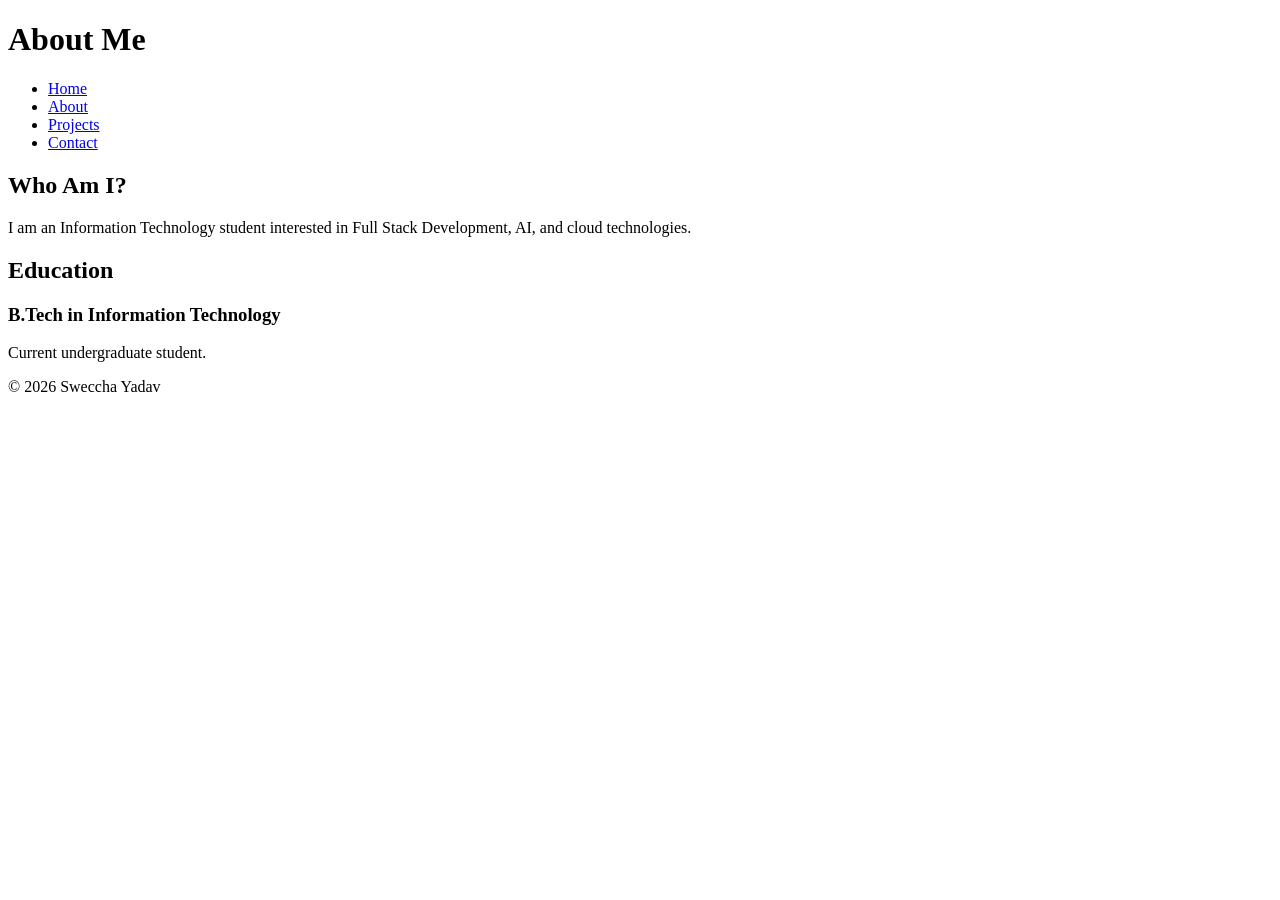
==== Task-01/home.html @ 61b6b90b "Day 1: Set up CSS architecture and global styles" ====
<!DOCTYPE html>
<html lang="en">

<head>

<meta charset="UTF-8">

<meta name="viewport"
content="width=device-width, initial-scale=1.0">

<title>About | Sweccha Yadav</title>

<meta name="description"
content="Learn more about Sweccha Yadav, Full Stack Developer.">

<link rel="stylesheet" href="css/style.css">

</head>

<body>

<header>

<h1>About Me</h1>

<nav aria-label="Primary Navigation">

<ul>

<li><a href="index.html">Home</a></li>

<li><a href="about.html" aria-current="page">About</a></li>

<li><a href="projects.html">Projects</a></li>

<li><a href="contact.html">Contact</a></li>

</ul>

</nav>

</header>

<main>

<section aria-labelledby="about-heading">

<h2 id="about-heading">
Who Am I?
</h2>

<p>
I am an Information Technology student interested in Full Stack Development, AI, and cloud technologies.
</p>

</section>

<section aria-labelledby="education">

<h2 id="education">
Education
</h2>

<article>

<h3>B.Tech in Information Technology</h3>

<p>
Current undergraduate student.
</p>

</article>

</section>

</main>

<footer>

<p>© 2026 Sweccha Yadav</p>

</footer>

</body>

</html>
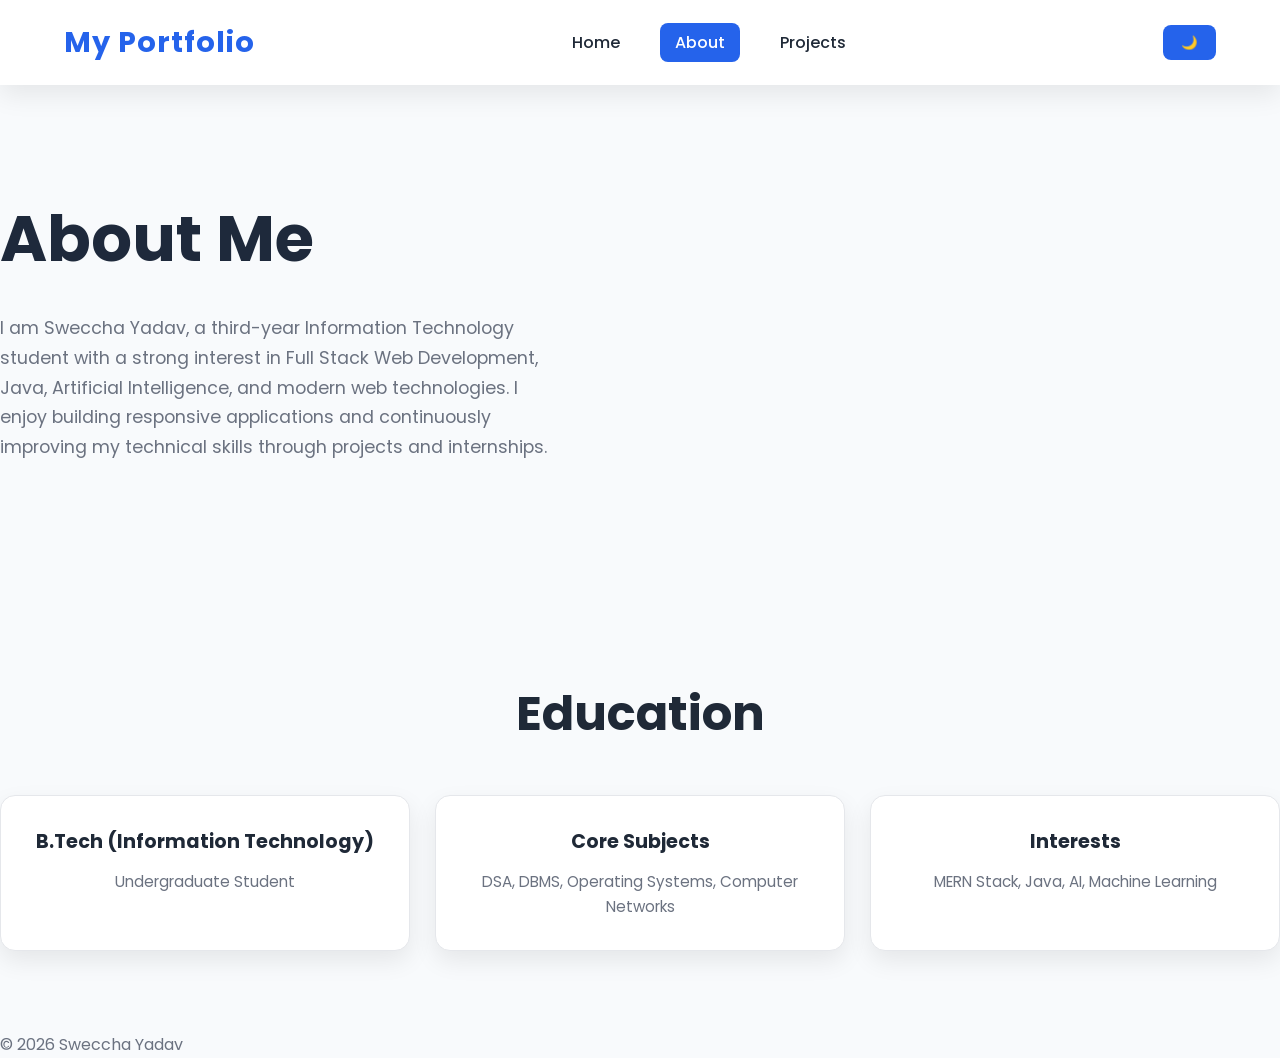
==== commit 5ce10f49: "Complete Task-01 Advanced CSS3 responsive portfolio" ====
--- a/Task-01/home.html
+++ b/Task-01/home.html
@@ -13,7 +13,7 @@
 <meta name="description"
 content="Learn more about Sweccha Yadav, Full Stack Developer.">
 
-<link rel="stylesheet" href="css/style.css">
+<link rel="stylesheet" href="style.css">
 
 </head>
 
@@ -21,55 +21,87 @@
 
 <header>
 
-<h1>About Me</h1>
+    <div class="container">
 
-<nav aria-label="Primary Navigation">
+        <div class="logo">
+            My Portfolio
+        </div>
 
-<ul>
+        <nav>
 
-<li><a href="index.html">Home</a></li>
+            <ul>
 
-<li><a href="about.html" aria-current="page">About</a></li>
+                <li><a href="index.html">Home</a></li>
 
-<li><a href="projects.html">Projects</a></li>
+                <li><a href="home.html" class="active">About</a></li>
 
-<li><a href="contact.html">Contact</a></li>
+                <li><a href="project.html">Projects</a></li>
 
-</ul>
+            </ul>
 
-</nav>
+        </nav>
+
+        <button class="theme-btn" id="theme-btn">
+            🌙
+        </button>
+
+    </div>
 
 </header>
 
-<main>
+<main id="main-content">
 
-<section aria-labelledby="about-heading">
+<section class="hero">
 
-<h2 id="about-heading">
-Who Am I?
-</h2>
+    <div class="hero-text">
 
-<p>
-I am an Information Technology student interested in Full Stack Development, AI, and cloud technologies.
-</p>
+        <h1>About Me</h1>
+
+        <p>
+            I am Sweccha Yadav, a third-year Information Technology student with a strong interest in Full Stack Web Development, Java, Artificial Intelligence, and modern web technologies. I enjoy building responsive applications and continuously improving my technical skills through projects and internships.
+        </p>
+
+    </div>
 
 </section>
 
-<section aria-labelledby="education">
+<section class="skills-section">
 
-<h2 id="education">
-Education
-</h2>
+    <h2>Education</h2>
 
-<article>
+    <div class="skills-grid">
 
-<h3>B.Tech in Information Technology</h3>
+        <div class="skill-card">
 
-<p>
-Current undergraduate student.
-</p>
+            <h3>B.Tech (Information Technology)</h3>
 
-</article>
+            <p>
+                Undergraduate Student
+            </p>
+
+        </div>
+
+        <div class="skill-card">
+
+            <h3>Core Subjects</h3>
+
+            <p>
+                DSA, DBMS, Operating Systems, Computer Networks
+            </p>
+
+        </div>
+
+        <div class="skill-card">
+
+            <h3>Interests</h3>
+
+            <p>
+                MERN Stack, Java, AI, Machine Learning
+            </p>
+
+        </div>
+
+    </div>
 
 </section>
 
@@ -81,6 +113,8 @@
 
 </footer>
 
+<script src="script.js"></script>
+
 </body>
 
 </html>
--- a/Task-01/style.css
+++ b/Task-01/style.css
@@ -0,0 +1,653 @@
+/* ===============================
+   GOOGLE FONT
+================================== */
+
+@import url('https://fonts.googleapis.com/css2?family=Poppins:wght@300;400;500;600;700;800&display=swap');
+
+/* ===============================
+   CSS VARIABLES
+================================== */
+
+:root{
+    --primary:#2563eb;
+    --secondary:#1e293b;
+    --accent:#7c3aed;
+
+    --background:#f8fafc;
+    --surface:#ffffff;
+
+    --text:#1f2937;
+    --text-light:#6b7280;
+
+    --border:#e5e7eb;
+
+    --shadow:
+    0 10px 25px rgba(0,0,0,.08);
+
+    --radius:14px;
+
+    --transition:.35s ease;
+}
+
+/* Dark Theme */
+
+body.dark{
+
+    --background:#0f172a;
+
+    --surface:#1e293b;
+
+    --text:#f8fafc;
+
+    --text-light:#cbd5e1;
+
+    --border:#334155;
+}
+
+/* ===============================
+   RESET
+================================== */
+
+*{
+
+    margin:0;
+
+    padding:0;
+
+    box-sizing:border-box;
+}
+
+html{
+
+    scroll-behavior:smooth;
+}
+
+body{
+
+    font-family:'Poppins',sans-serif;
+
+    background:var(--background);
+
+    color:var(--text);
+
+    line-height:1.7;
+
+    transition:var(--transition);
+}
+
+img{
+
+    width:100%;
+
+    display:block;
+
+    object-fit:cover;
+}
+
+a{
+
+    text-decoration:none;
+
+    color:inherit;
+}
+
+ul{
+
+    list-style:none;
+}
+
+.container{
+
+    width:min(1200px,90%);
+
+    margin:auto;
+}
+
+section{
+
+    padding:80px 0;
+}
+
+h1{
+
+    font-size:clamp(2.8rem,5vw,4.5rem);
+
+    margin-bottom:20px;
+}
+
+h2{
+
+    font-size:clamp(2rem,4vw,3rem);
+
+    margin-bottom:20px;
+}
+
+p{
+
+    color:var(--text-light);
+}
+
+/* ===================================
+   HEADER
+=================================== */
+
+header{
+
+    background:var(--surface);
+
+    box-shadow:var(--shadow);
+
+    position:sticky;
+
+    top:0;
+
+    z-index:1000;
+}
+
+header .container{
+
+    display:flex;
+
+    justify-content:space-between;
+
+    align-items:center;
+
+    padding:18px 0;
+
+    flex-wrap:wrap;
+}
+
+/* Logo */
+
+.logo{
+
+    font-size:1.8rem;
+
+    font-weight:700;
+
+    color:var(--primary);
+
+    letter-spacing:1px;
+}
+
+/* Navigation */
+
+nav ul{
+
+    display:flex;
+
+    gap:25px;
+
+    align-items:center;
+}
+
+nav a{
+
+    font-weight:500;
+
+    padding:8px 15px;
+
+    border-radius:8px;
+
+    transition:var(--transition);
+}
+
+nav a:hover{
+
+    background:var(--primary);
+
+    color:white;
+}
+
+/* Active Link */
+
+nav a.active{
+
+    background:var(--primary);
+
+    color:white;
+}
+
+/* Theme Button */
+
+.theme-btn{
+
+    cursor:pointer;
+
+    border:none;
+
+    background:var(--primary);
+
+    color:white;
+
+    padding:10px 18px;
+
+    border-radius:8px;
+
+    transition:var(--transition);
+}
+
+.theme-btn:hover{
+
+    transform:translateY(-3px);
+}
+
+/* ===================================
+   HERO SECTION
+=================================== */
+
+.hero{
+
+    display:grid;
+
+    grid-template-columns:repeat(auto-fit,minmax(350px,1fr));
+
+    align-items:center;
+
+    gap:60px;
+
+    padding:100px 0;
+}
+
+.hero-text h1{
+
+    color:var(--secondary);
+
+    margin-bottom:20px;
+}
+
+.hero-text span{
+
+    color:var(--primary);
+}
+
+.hero-text p{
+
+    font-size:1.1rem;
+
+    margin-bottom:30px;
+
+    max-width:550px;
+}
+
+.hero-buttons{
+
+    display:flex;
+
+    gap:20px;
+
+    flex-wrap:wrap;
+}
+
+.btn{
+
+    display:inline-block;
+
+    padding:14px 30px;
+
+    border-radius:10px;
+
+    background:var(--primary);
+
+    color:white;
+
+    font-weight:600;
+
+    transition:var(--transition);
+
+    box-shadow:var(--shadow);
+}
+
+.btn:hover{
+
+    transform:translateY(-5px);
+
+    background:#1d4ed8;
+}
+
+.btn-outline{
+
+    background:transparent;
+
+    border:2px solid var(--primary);
+
+    color:var(--primary);
+}
+
+.btn-outline:hover{
+
+    background:var(--primary);
+
+    color:white;
+}
+
+.hero-image{
+
+    display:flex;
+
+    justify-content:center;
+}
+
+.hero-image img{
+
+    width:350px;
+
+    max-width:100%;
+
+    border-radius:50%;
+
+    border:6px solid white;
+
+    box-shadow:var(--shadow);
+
+    transition:var(--transition);
+}
+
+.hero-image img:hover{
+
+    transform:scale(1.05);
+}
+
+/* ===================================
+   SKILLS SECTION
+=================================== */
+
+.skills-section{
+
+    text-align:center;
+}
+
+.skills-section h2{
+
+    margin-bottom:40px;
+}
+
+.skills-grid{
+
+    display:grid;
+
+    grid-template-columns:repeat(auto-fit,minmax(180px,1fr));
+
+    gap:25px;
+}
+
+.skill-card{
+
+    background:var(--surface);
+
+    padding:30px 20px;
+
+    border-radius:15px;
+
+    box-shadow:var(--shadow);
+
+    transition:var(--transition);
+
+    border:1px solid var(--border);
+}
+
+.skill-card:hover{
+
+    transform:translateY(-10px);
+
+    background:var(--primary);
+
+    color:white;
+}
+
+.skill-card h3{
+
+    margin-bottom:10px;
+
+    font-size:1.2rem;
+}
+
+.skill-card p{
+
+    color:var(--text-light);
+
+    font-size:.95rem;
+}
+
+.skill-card:hover p{
+
+    color:white;
+}
+/* ===================================
+   PROJECTS SECTION
+=================================== */
+
+.projects-section{
+
+    padding:80px 0;
+}
+
+.projects-section h2{
+
+    text-align:center;
+
+    margin-bottom:50px;
+}
+
+.projects-grid{
+
+    display:grid;
+
+    grid-template-columns:repeat(auto-fit,minmax(320px,1fr));
+
+    gap:30px;
+}
+
+.project-card{
+
+    background:var(--surface);
+
+    border-radius:15px;
+
+    overflow:hidden;
+
+    box-shadow:var(--shadow);
+
+    transition:var(--transition);
+
+    border:1px solid var(--border);
+
+    display:flex;
+
+    flex-direction:column;
+}
+
+.project-card:hover{
+
+    transform:translateY(-10px);
+}
+
+.project-card img{
+
+    width:100%;
+
+    height:220px;
+
+    object-fit:cover;
+}
+
+.project-card,
+.skill-card{
+
+    transition: transform .35s ease,
+                box-shadow .35s ease;
+
+}
+
+.project-card:hover,
+.skill-card:hover{
+
+    transform: translateY(-10px);
+
+    box-shadow: 0 15px 35px rgba(0,0,0,.15);
+
+}
+
+.project-content{
+
+    padding:20px;
+
+    flex:1;
+}
+
+.project-content h3{
+
+    margin-bottom:15px;
+}
+
+.project-content p{
+
+    margin-bottom:20px;
+}
+
+.project-buttons{
+
+    display:flex;
+
+    gap:15px;
+
+    flex-wrap:wrap;
+}
+
+.project-buttons a{
+
+    flex:1;
+
+    text-align:center;
+
+    padding:12px;
+
+    border-radius:8px;
+
+    background:var(--primary);
+
+    color:white;
+
+    transition:var(--transition);
+}
+
+.project-buttons a:hover{
+
+    background:#1d4ed8;
+}
+
+/* Active Navigation */
+
+nav a.active{
+
+    background: var(--primary);
+
+    color: white;
+}
+
+/* ===================================
+   RESPONSIVE DESIGN
+=================================== */
+
+@media (max-width:768px){
+
+    header .container{
+
+        flex-direction:column;
+
+        gap:20px;
+
+    }
+
+    nav ul{
+
+        flex-direction:column;
+
+        gap:15px;
+
+    }
+
+    .hero{
+
+        grid-template-columns:1fr;
+
+        text-align:center;
+
+    }
+
+    .hero-buttons{
+
+        justify-content:center;
+
+    }
+
+    .hero-image{
+
+        order:-1;
+
+    }
+
+    .skills-grid{
+
+        grid-template-columns:1fr 1fr;
+
+    }
+
+    .projects-grid{
+
+        grid-template-columns:1fr;
+
+    }
+
+}
+
+@media (max-width:500px){
+
+    .skills-grid{
+
+        grid-template-columns:1fr;
+
+    }
+
+    h1{
+
+        font-size:2.3rem;
+
+    }
+
+    h2{
+
+        font-size:1.8rem;
+
+    }
+
+}
+
+/* ===================================
+   ANIMATIONS
+=================================== */
+
+section{
+
+    animation:fadeIn .8s ease;
+}
+
+@keyframes fadeIn{
+
+    from{
+
+        opacity:0;
+
+        transform:translateY(40px);
+
+    }
+
+    to{
+
+        opacity:1;
+
+        transform:translateY(0);
+
+    }
+
+}
